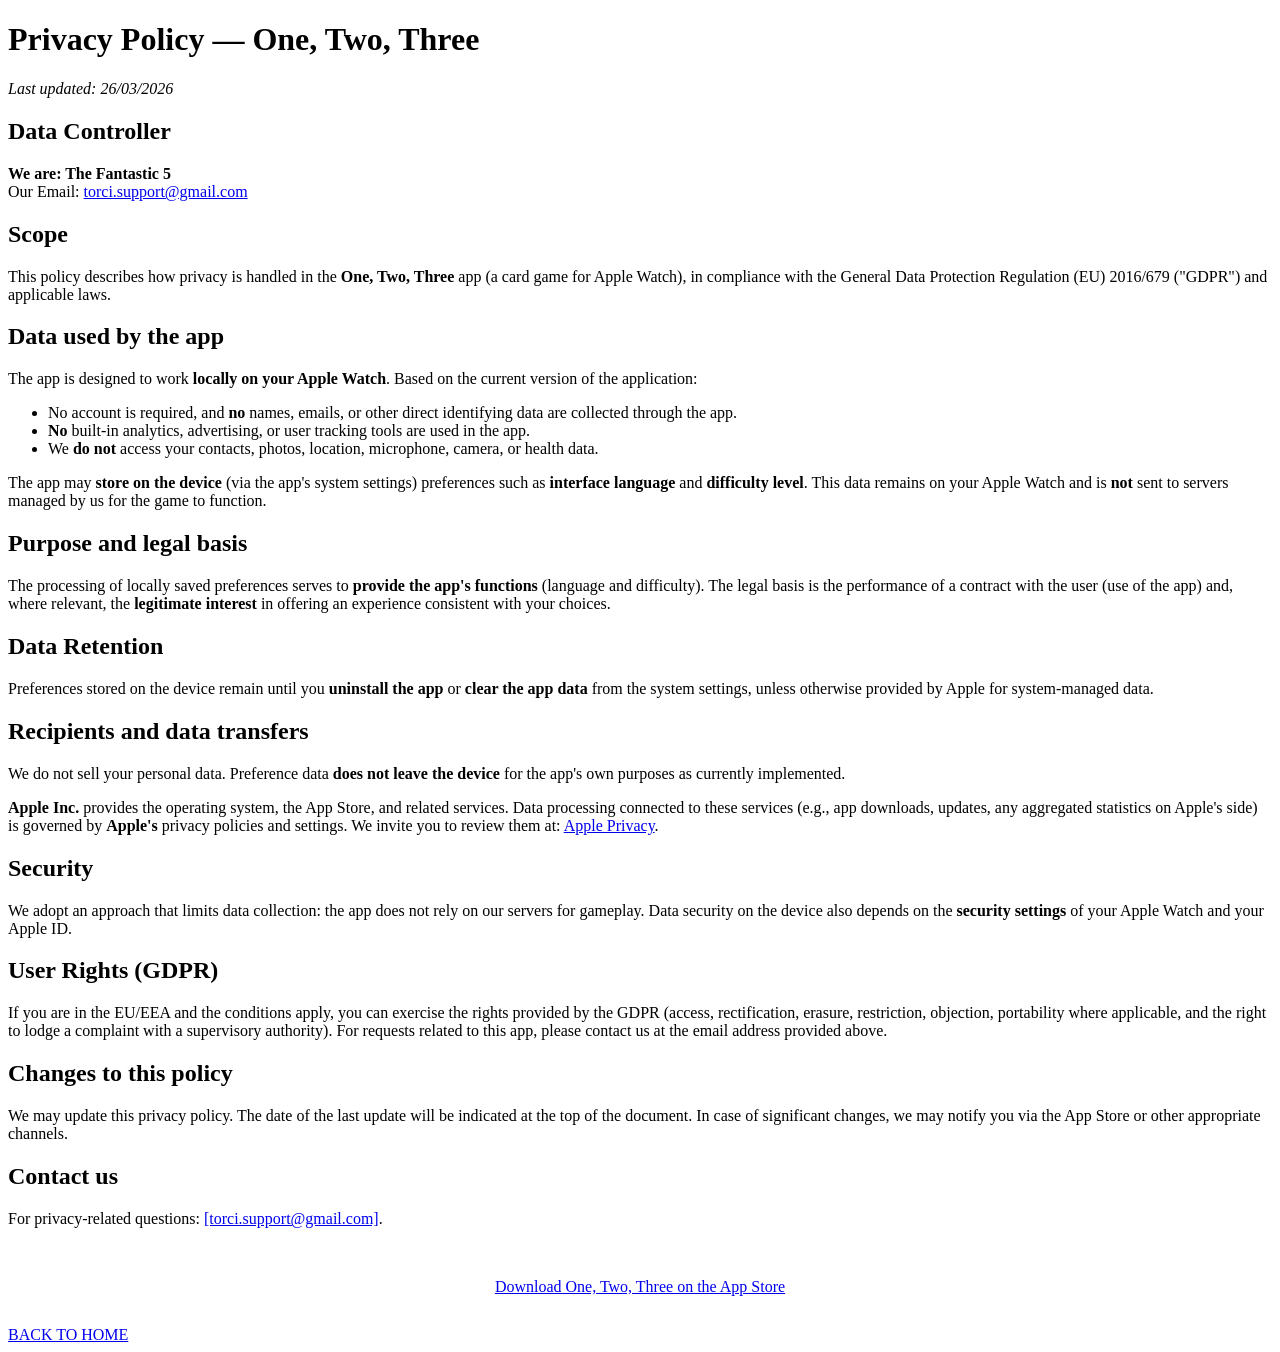
==== privacy.html @ 166b5847 "Create privacy.html" ====
<!DOCTYPE html>
<html lang="en">
<head>
    <meta charset="UTF-8">
    <meta name="viewport" content="width=device-width, initial-scale=1.0">
    <title>Privacy Policy - One, Two, Three</title>
    <link rel="stylesheet" href="style.css">
</head>
<body>

    <div class="container">

        <h1>Privacy Policy — One, Two, Three</h1>
        <p><em>Last updated: 26/03/2026</em></p>

        <h2>Data Controller</h2>
        <p>
            <strong>We are: The Fantastic 5</strong><br>
            Our Email: <a href="mailto:[torci.support@gmail.com]">torci.support@gmail.com</a>
        </p>

        <h2>Scope</h2>
        <p>This policy describes how privacy is handled in the <strong>One, Two, Three</strong> app (a card game for Apple Watch), in compliance with the General Data Protection Regulation (EU) 2016/679 ("GDPR") and applicable laws.</p>

        <h2>Data used by the app</h2>
        <p>The app is designed to work <strong>locally on your Apple Watch</strong>. Based on the current version of the application:</p>
        <ul>
            <li>No account is required, and <strong>no</strong> names, emails, or other direct identifying data are collected through the app.</li>
            <li><strong>No</strong> built-in analytics, advertising, or user tracking tools are used in the app.</li>
            <li>We <strong>do not</strong> access your contacts, photos, location, microphone, camera, or health data.</li>
        </ul>
        <p>The app may <strong>store on the device</strong> (via the app's system settings) preferences such as <strong>interface language</strong> and <strong>difficulty level</strong>. This data remains on your Apple Watch and is <strong>not</strong> sent to servers managed by us for the game to function.</p>

        <h2>Purpose and legal basis</h2>
        <p>The processing of locally saved preferences serves to <strong>provide the app's functions</strong> (language and difficulty). The legal basis is the performance of a contract with the user (use of the app) and, where relevant, the <strong>legitimate interest</strong> in offering an experience consistent with your choices.</p>

        <h2>Data Retention</h2>
        <p>Preferences stored on the device remain until you <strong>uninstall the app</strong> or <strong>clear the app data</strong> from the system settings, unless otherwise provided by Apple for system-managed data.</p>

        <h2>Recipients and data transfers</h2>
        <p>We do not sell your personal data. Preference data <strong>does not leave the device</strong> for the app's own purposes as currently implemented.</p>
        <p><strong>Apple Inc.</strong> provides the operating system, the App Store, and related services. Data processing connected to these services (e.g., app downloads, updates, any aggregated statistics on Apple's side) is governed by <strong>Apple's</strong> privacy policies and settings. We invite you to review them at: <a href="[https://www.apple.com/legal/privacy/]" target="_blank">Apple Privacy</a>.</p>

        <h2>Security</h2>
        <p>We adopt an approach that limits data collection: the app does not rely on our servers for gameplay. Data security on the device also depends on the <strong>security settings</strong> of your Apple Watch and your Apple ID.</p>

        <h2>User Rights (GDPR)</h2>
        <p>If you are in the EU/EEA and the conditions apply, you can exercise the rights provided by the GDPR (access, rectification, erasure, restriction, objection, portability where applicable, and the right to lodge a complaint with a supervisory authority). For requests related to this app, please contact us at the email address provided above.</p>

        <h2>Changes to this policy</h2>
        <p>We may update this privacy policy. The date of the last update will be indicated at the top of the document. In case of significant changes, we may notify you via the App Store or other appropriate channels.</p>

        <h2>Contact us</h2>
        <p>For privacy-related questions: <a href="mailto:[torci.support@gmail.com]">[torci.support@gmail.com]</a>.</p>

        <br>
        
        <p style="text-align: center; margin-bottom: 30px;">
            <a href="[INSERISCI_IL_TUO_LINK_QUI]" target="_blank">Download One, Two, Three on the App Store</a>
        </p>
        
        <a href="index.html" class="pixel-btn">BACK TO HOME</a>

    </div> 
</body>
</html>
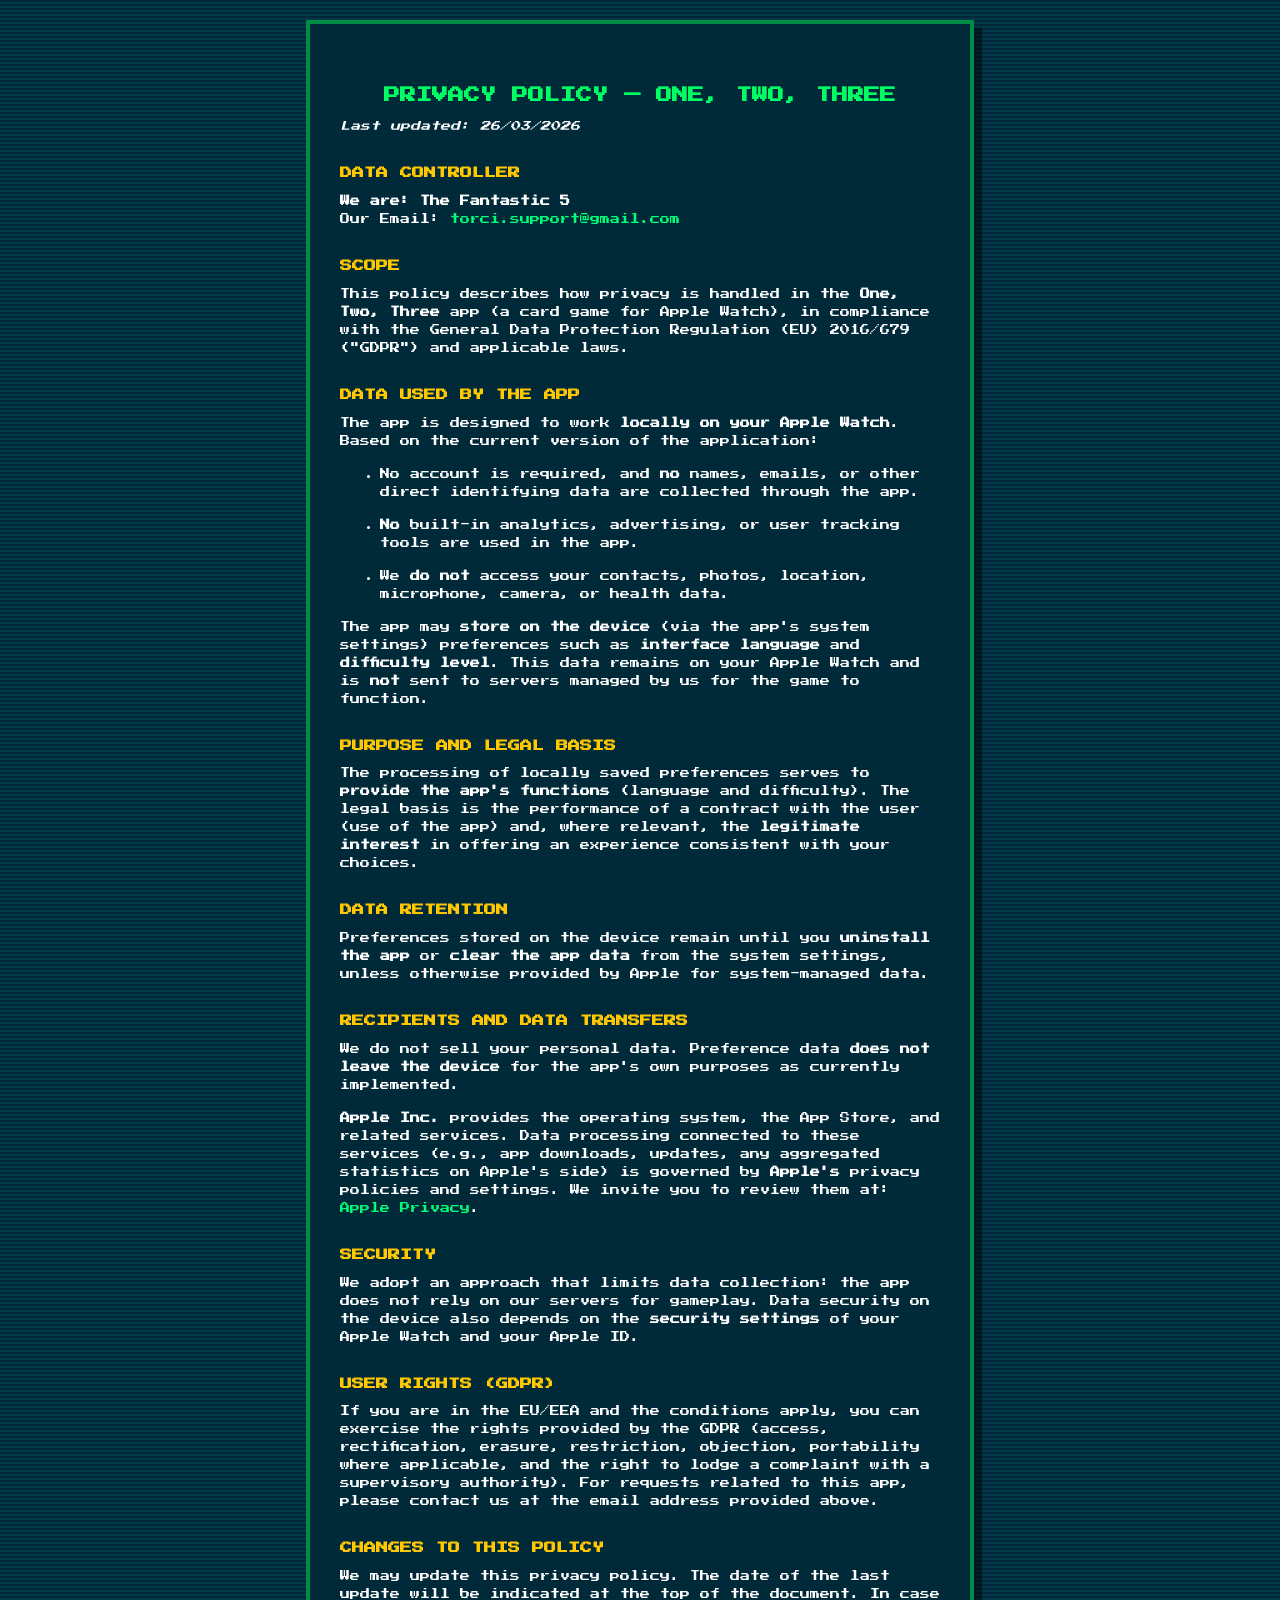
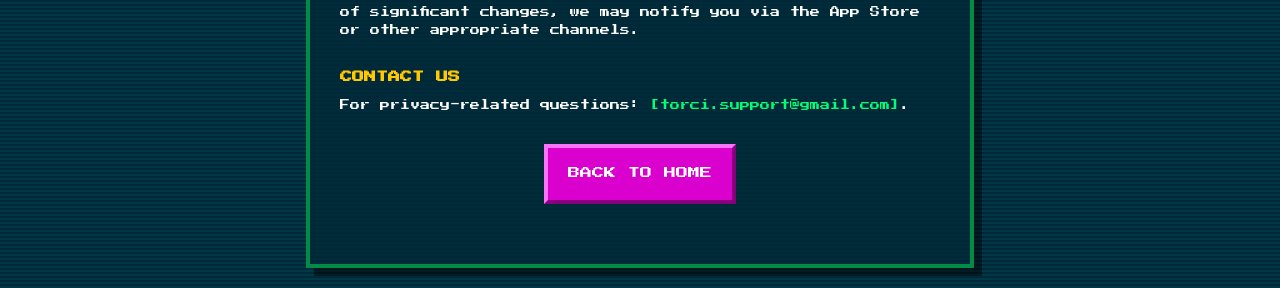
==== commit cd729947: "Update privacy.html" ====
--- a/privacy.html
+++ b/privacy.html
@@ -52,12 +52,6 @@
 
         <h2>Contact us</h2>
         <p>For privacy-related questions: <a href="mailto:[torci.support@gmail.com]">[torci.support@gmail.com]</a>.</p>
-
-        <br>
-        
-        <p style="text-align: center; margin-bottom: 30px;">
-            <a href="[INSERISCI_IL_TUO_LINK_QUI]" target="_blank">Download One, Two, Three on the App Store</a>
-        </p>
         
         <a href="index.html" class="pixel-btn">BACK TO HOME</a>
 
--- a/style.css
+++ b/style.css
@@ -0,0 +1,91 @@
+/* Importa il font Press Start 2P da Google Fonts */
+@import url('https://fonts.googleapis.com/css2?family=Press+Start+2P&display=swap');
+
+body {
+    /* Sfondo a righe orizzontali scanline 2px */
+    background: repeating-linear-gradient(
+        to bottom,
+        #002838,
+        #002838 2px,
+        #003848 2px,
+        #003848 4px
+    );
+    color: white;
+    font-family: 'Press Start 2P', monospace;
+    font-size: 10px; /* Dimensioni piccole e compatte */
+    line-height: 1.8;
+    margin: 0;
+    padding: 20px;
+}
+
+/* Contenitore centrale per simulare uno schermo stretto (come un Watch o un cabinato) */
+.container {
+    max-width: 600px;
+    margin: 0 auto;
+    background-color: rgba(0, 40, 56, 0.8);
+    padding: 30px;
+    border: 4px solid #008C46; /* Verde scuro per il bordo del contenitore */
+    box-shadow: 8px 8px 0px rgba(0, 0, 0, 0.5);
+}
+
+h1, h2, h3 {
+    text-transform: uppercase;
+    margin-top: 30px;
+    line-height: 1.4;
+}
+
+h1 { 
+    font-size: 16px; 
+    color: #00FF64; /* Accento verde brillante */
+    text-align: center;
+}
+
+h2 { 
+    font-size: 12px; 
+    color: #FFC800; /* Accento giallo/arancio */
+}
+
+p, li {
+    margin-bottom: 15px;
+}
+
+/* Stile per i link di testo normali */
+a {
+    color: #00FF78;
+    text-decoration: none;
+}
+
+a:hover {
+    color: #B4FFD2;
+}
+
+/* --- BOTTONI PIXEL 3D --- */
+.pixel-btn {
+    display: block;
+    text-align: center;
+    background-color: #DA00CE; /* Magenta primario */
+    color: white !important;
+    text-transform: uppercase;
+    text-decoration: none;
+    padding: 15px 20px;
+    margin: 30px auto;
+    font-size: 12px;
+    width: fit-content;
+    
+    /* Effetto 3D chunk: chiaro sopra/sinistra, scuro sotto/destra */
+    border-top: 4px solid #FA73FB;
+    border-left: 4px solid #FA73FB;
+    border-bottom: 4px solid #86007E;
+    border-right: 4px solid #86007E;
+    
+    /* Nessun raggio di curvatura per mantenere l'aspetto squadrato */
+    border-radius: 0; 
+}
+
+/* Effetto quando si clicca il bottone (si inverte l'ombra) */
+.pixel-btn:active {
+    border-top: 4px solid #86007E;
+    border-left: 4px solid #86007E;
+    border-bottom: 4px solid #FA73FB;
+    border-right: 4px solid #FA73FB;
+}
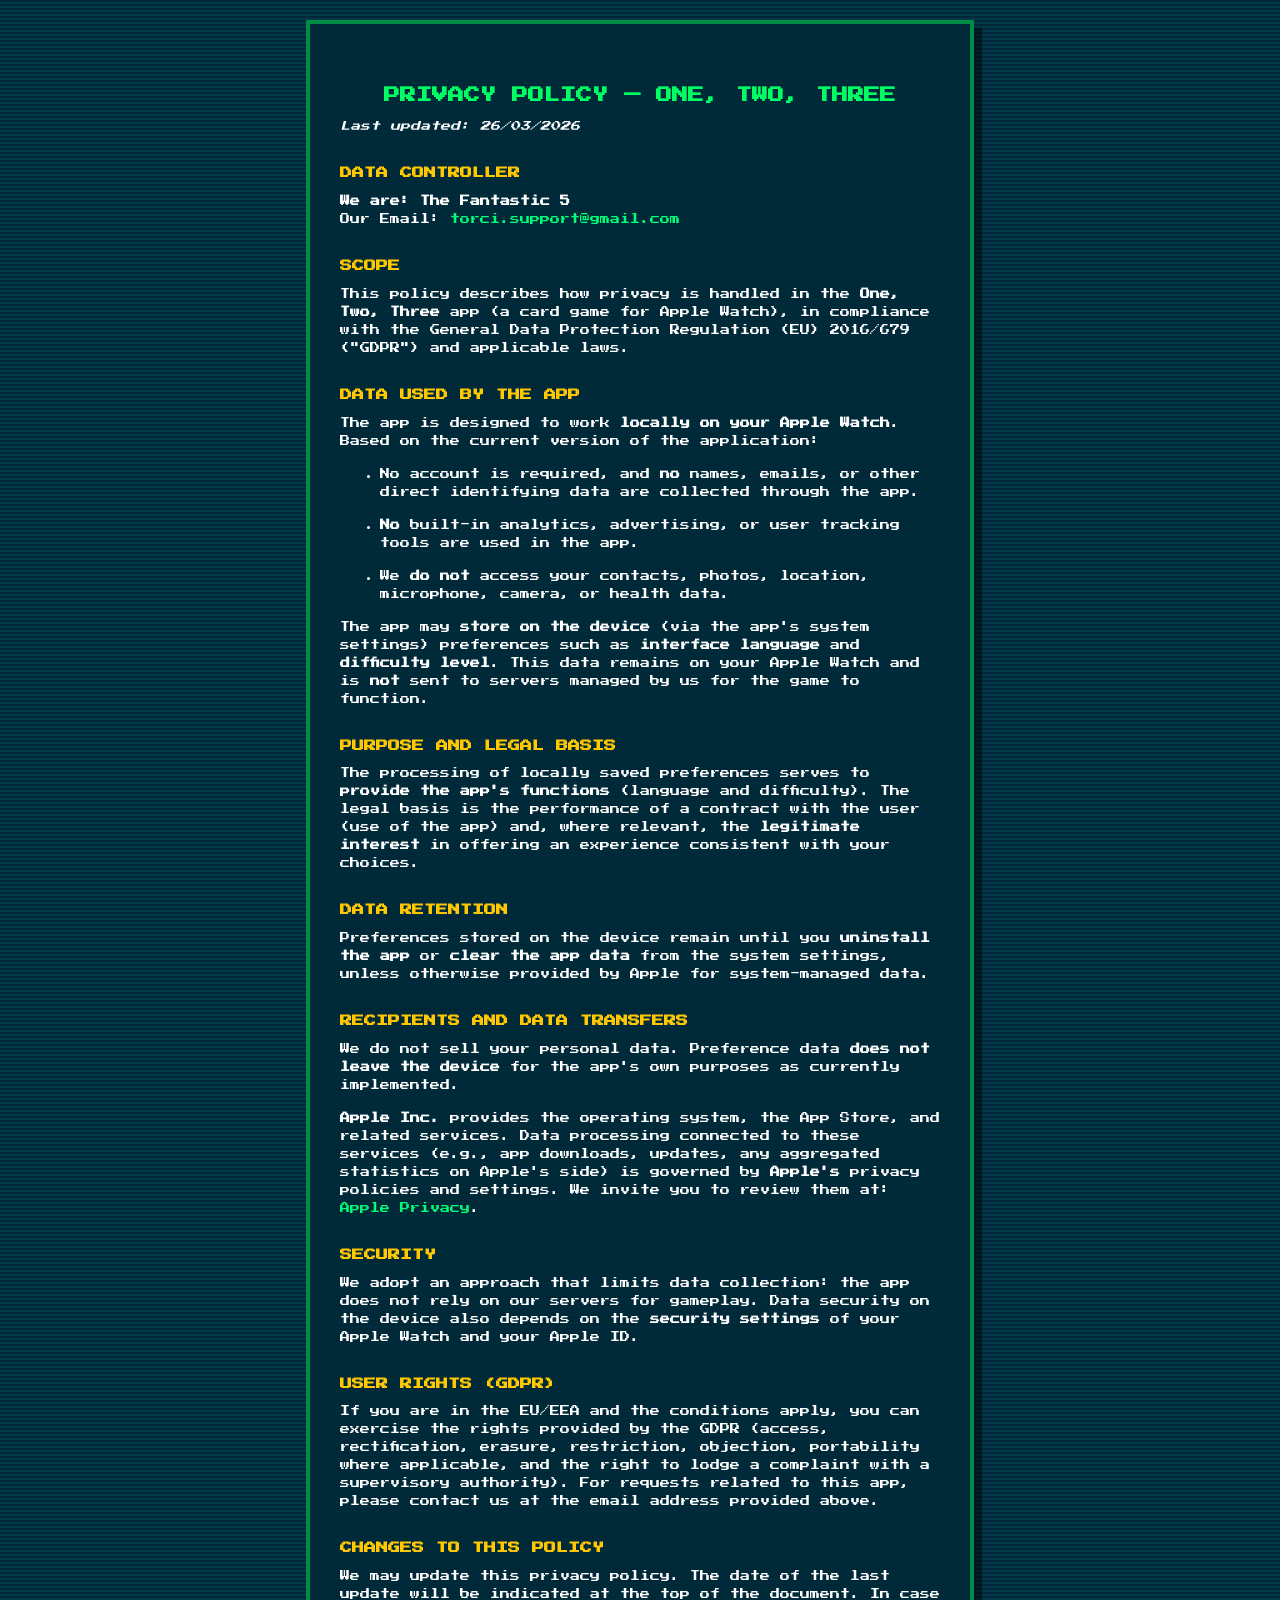
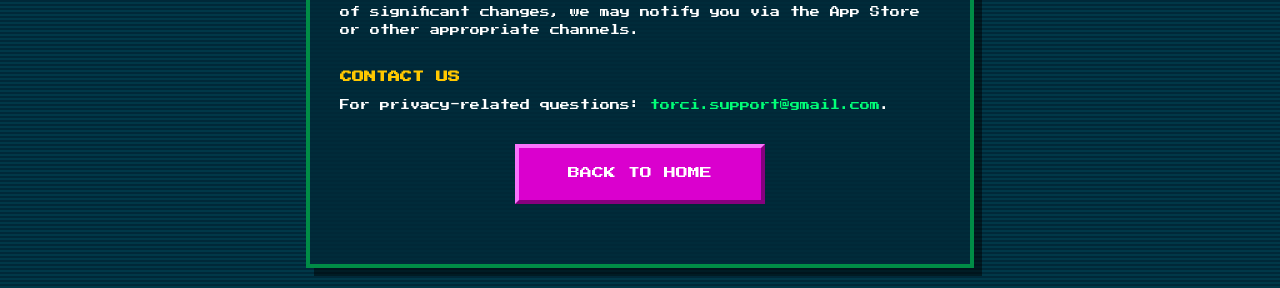
==== commit c444d6f3: "Update privacy.html" ====
--- a/privacy.html
+++ b/privacy.html
@@ -51,7 +51,7 @@
         <p>We may update this privacy policy. The date of the last update will be indicated at the top of the document. In case of significant changes, we may notify you via the App Store or other appropriate channels.</p>
 
         <h2>Contact us</h2>
-        <p>For privacy-related questions: <a href="mailto:[torci.support@gmail.com]">[torci.support@gmail.com]</a>.</p>
+        <p>For privacy-related questions: <a href="mailto:torci.support@gmail.com">torci.support@gmail.com</a>.</p>
         
         <a href="index.html" class="pixel-btn">BACK TO HOME</a>
 
--- a/style.css
+++ b/style.css
@@ -59,7 +59,6 @@
     color: #B4FFD2;
 }
 
-/* --- BOTTONI PIXEL 3D --- */
 .pixel-btn {
     display: block;
     text-align: center;
@@ -70,7 +69,10 @@
     padding: 15px 20px;
     margin: 30px auto;
     font-size: 12px;
-    width: fit-content;
+    
+
+    width: 250px; 
+    box-sizing: border-box; 
     
     /* Effetto 3D chunk: chiaro sopra/sinistra, scuro sotto/destra */
     border-top: 4px solid #FA73FB;
@@ -89,3 +91,29 @@
     border-bottom: 4px solid #FA73FB;
     border-right: 4px solid #FA73FB;
 }
+
+
+/* --- BOTTONI PIXEL 3D --- */
+.pixel-btn.btn-yellow {
+    background-color: #D1D326; /* Giallo/limone primario */
+    color: #000000 !important; /* Testo nero per massimo contrasto sul giallo */
+
+    /* MODIFICHE PER LA LARGHEZZA UGUALE */
+    width: 250px; /* Puoi aumentare o diminuire questo numero a piacimento */
+    box-sizing: border-box; /* Mantiene perfette le proporzioni coi bordi */
+    
+    /* Effetto 3D con i gialli della tua palette */
+    border-top-color: #E6E85C; /* Giallo highlight (leggermente più chiaro del primario) */
+    border-left-color: #E6E85C;
+    border-bottom-color: #B3B51F; /* Giallo scuro per l'ombra */
+    border-right-color: #B3B51F;
+}
+
+/* Effetto quando si clicca il bottone giallo (inversione ombre) */
+.pixel-btn.btn-yellow:active {
+    border-top-color: #B3B51F;
+    border-left-color: #B3B51F;
+    border-bottom-color: #E6E85C;
+    border-right-color: #E6E85C;
+}
+
